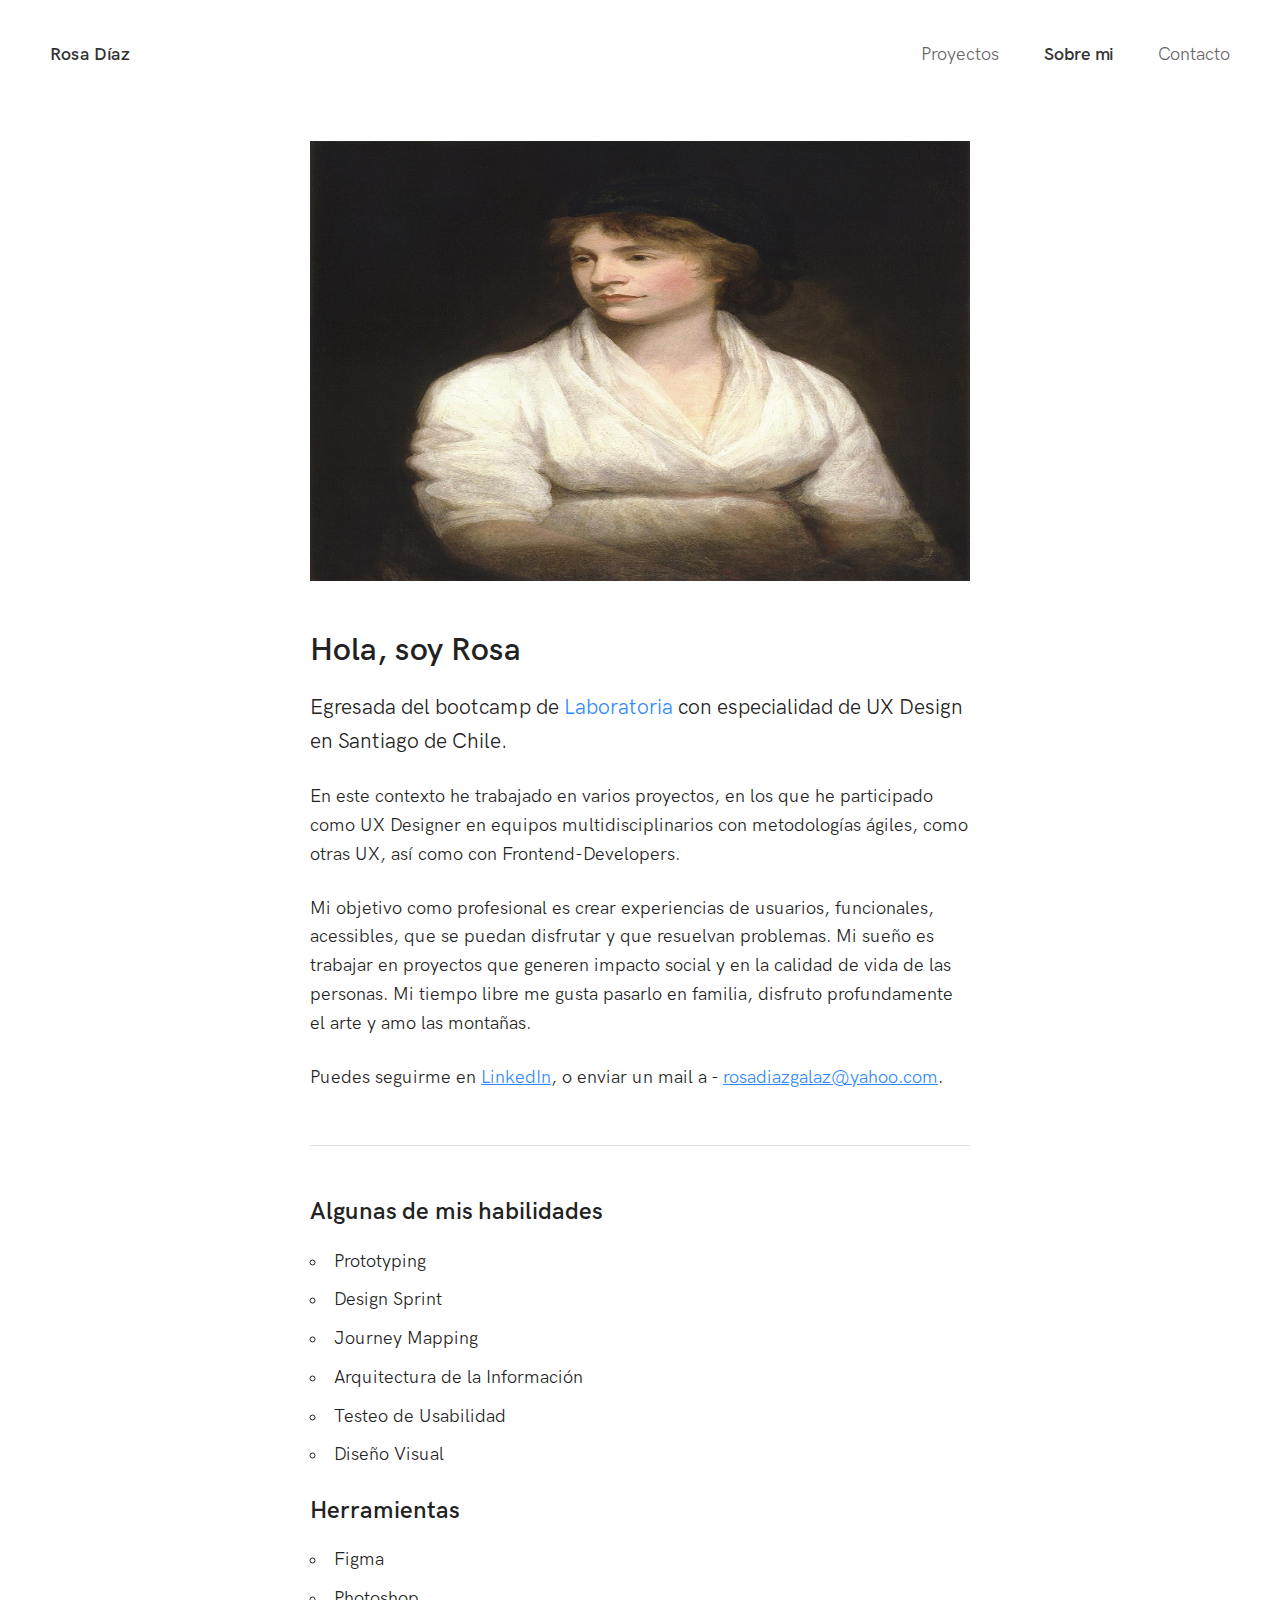
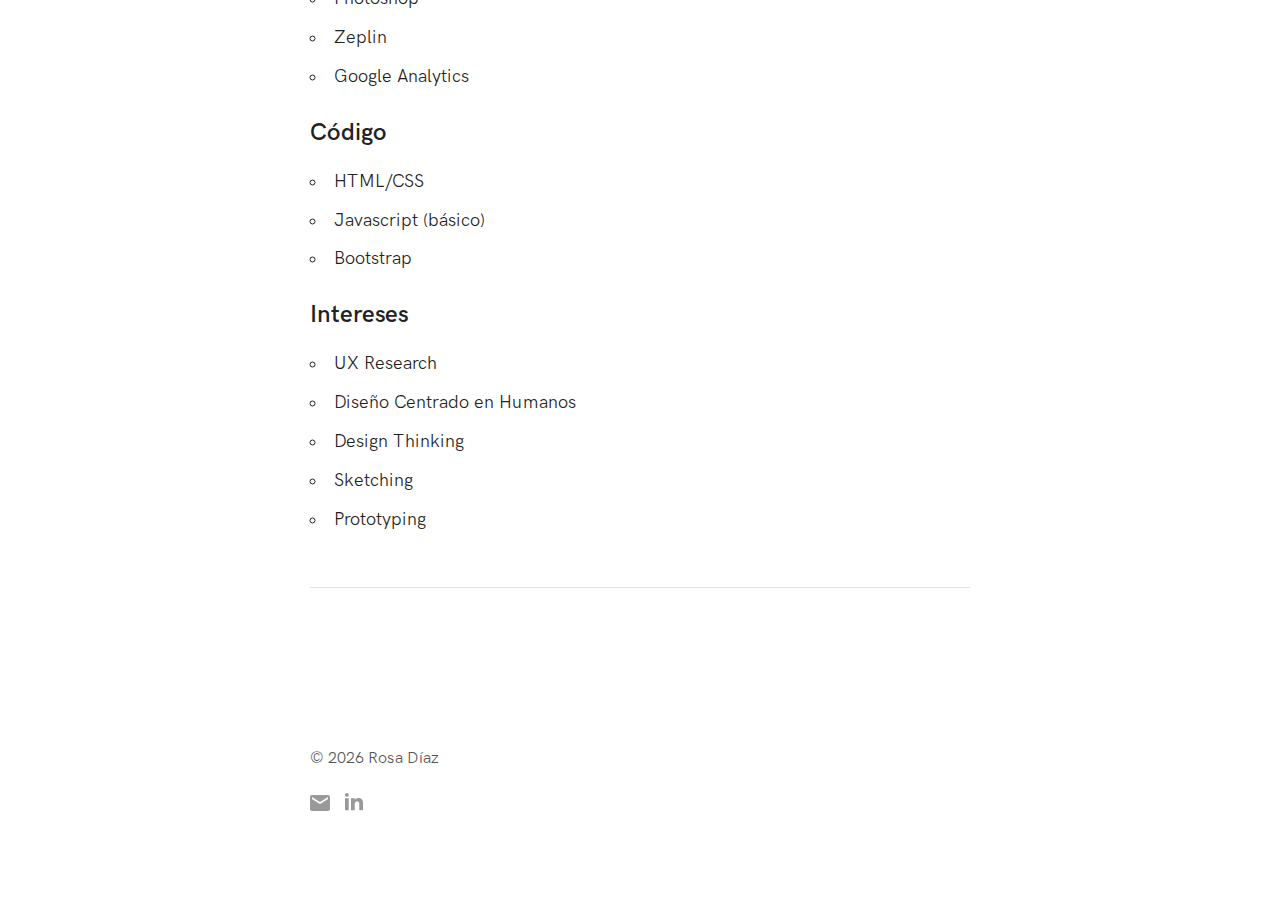
==== about.html @ 9b115c52 "proyecto portafolio" ====
<!doctype html>
<html class="no-js" lang="en">
<head>
    <meta charset="utf-8">
    <meta http-equiv="x-ua-compatible" content="ie=edge">
    <title>Sobre mi &ndash; Rosa Díaz</title>
    <meta name="description" content="Freelance UX Designer de Santiago, Chile.">
    <meta name="keywords" content="ux research,ui design, ux design, ui ux, mobile app design, digital product designer, santiago de chile">
    <meta name="viewport" content="width=device-width, initial-scale=1">

    <link rel="apple-touch-icon" sizes="180x180" href="/apple-touch-icon.png">
    <link rel="icon" type="image/png" sizes="32x32" href="/favicon-32x32.png">
    <link rel="icon" type="image/png" sizes="16x16" href="/favicon-16x16.png">
    <link rel="manifest" href="/manifest.json">
    <meta name="theme-color" content="#2f89fc">

    <link rel="stylesheet" href="css/normalize.css">
    <link rel="stylesheet" href="css/font.css">
    <link rel="stylesheet" href="css/skeleton.css">
    <link rel="stylesheet" href="css/main.css">

   
</head>
<body class="about">

    <nav class="navbar clearfix">
        <h1 class="logo"><a href="index.html">Rosa Díaz</a></h1>
        <ul class="nav">
            <li><a href="index.html">Proyectos</a></li>
            <li><a href="about.html">Sobre mi</a></li>
            <li><a href="/contact">Contacto</a></li>
        </ul>
        <a class="nav-toggle" href="javascript:void(0)"><span class="nav-icon"></span></a>
    </nav>

    <div class="wrapper transition-fade" id="swup">

        <main class="about-content">

            <div class="container">
                <div class="row">
                    <div class="twelve columns">
                        <div class="ratio-box image" style="padding-bottom: 66.66%">
                            <img class="lazyload" data-src="images/retratoPortafolio.jpg" src="images/blurred/about-2.jpg">
                        </div>
                        <h2>Hola, soy Rosa</h2>
                        <p class="lead">Egresada del bootcamp de <a>Laboratoria</a> con especialidad de UX Design en Santiago de Chile.</p>

                        <p>En este contexto he trabajado en varios proyectos, en los que he participado como UX Designer en equipos multidisciplinarios con metodologías ágiles, como otras UX, así como con Frontend-Developers.</p>

                        <p>Mi objetivo como profesional es crear experiencias de usuarios, funcionales, acessibles, que se puedan disfrutar y que resuelvan problemas. Mi sueño es trabajar en proyectos que generen impacto social y en la calidad de vida de las personas. Mi tiempo libre me gusta pasarlo en familia, disfruto profundamente el arte y amo las montañas. </p>

                        <p>Puedes seguirme en <!-- <a href="https://twitter.com/aleksitappura" target="_blank">Twitter</a>, <a href="https://dribbble.com/aleksitappura" target="_blank">Dribbble</a>--> <a href="https://www.linkedin.com/in/Rosa-Díaz" target="_blank">LinkedIn</a>, o enviar un mail a - <a href="mailto:rosadiazgalaz@yahoo.com">rosadiazgalaz@yahoo.com</a>.</p>
                        <hr>
                        <h3>Algunas de mis habilidades</h3>
                
                        <div class="twelve columns">
                            <ul>
                                <li>Prototyping</li>
                                <li>Design Sprint</li>
                                <li>Journey Mapping</li>
                                <li>Arquitectura de la Información</li>
                                <li>Testeo de Usabilidad</li>
                                <li>Diseño Visual</li>
                            </ul>
                        </div>
                        <h3>Herramientas</h3>
                        <ul>
                            <li>Figma</li>
                            <li>Photoshop</li>
                            <li>Zeplin</li>
                            <li>Google Analytics</li>
                        </ul>
                        <h3>Código</h3>
                        <ul>
                            <li>HTML/CSS</li>
                            <li>Javascript (básico)</li>
                            <li>Bootstrap</li>
                        </ul>
                        <h3>Intereses</h3>
                        <ul>
                            <li>UX Research</li>
                            <li>Diseño Centrado en Humanos</li>
                            <li>Design Thinking</li>
                            <li>Sketching</li>
                            <li>Prototyping</li>
                        </ul>
                        <hr>
                       
                    </div>
                </div>
            </div>

        </main>

        <footer class="footer">
            <div class="container">
                <div class="row">
                    <div class="twelve columns">
                        <p>&copy; <script> document.write(new Date().getFullYear()); </script> Rosa Díaz</p>
                        <ul class="social-icons">
                            <li><a href="mailto:rosadiazgalaz@yahoo.com"><img src="images/email.svg" alt="Email"></a></li> 
                            <!--
                            <li><a href="https://twitter.com/aleksitappura" target="_blank"><img src="images/twitter.svg" alt="Twitter"></a></li>
                            <li><a href="https://dribbble.com/aleksitappura" target="_blank"><img src="images/dribbble.svg" alt="Dribbble"></a></li>
                            -->
                            <li><a href="https://www.linkedin.com/in/rosa-díaz" target="_blank"><img src="images/linkedin.svg" alt="LinkedIn"></a></li>
                        </ul>
                    </div>
                </div>
            </div>
        </footer>

    </div>

    <script src="https://ajax.googleapis.com/ajax/libs/jquery/3.2.1/jquery.min.js"></script>
    <script src="js/plugins.min.js"></script>
    <script src="js/main.js"></script>
</body>
</html>
---- css/font.css ----
@font-face {
    font-family: 'HK Grotesk';
    src: url('../fonts/HKGrotesk-Regular.woff2') format('woff2'),
    url('../fonts/HKGrotesk-Regular.woff') format('woff');
    font-weight: normal;
    font-style: normal;
}

@font-face {
    font-family: 'HK Grotesk';
    src: url('../fonts/HKGrotesk-SemiBold.woff2') format('woff2'),
    url('../fonts/HKGrotesk-SemiBold.woff') format('woff');
    font-weight: 600;
    font-style: normal;
}

@font-face {
    font-family: 'HK Grotesk';
    src: url('../fonts/HKGrotesk-Italic.woff2') format('woff2'),
    url('../fonts/HKGrotesk-Italic.woff') format('woff');
    font-weight: normal;
    font-style: italic;
}
---- css/skeleton.css ----
/*
* Skeleton V2.0.4
* Copyright 2014, Dave Gamache
* www.getskeleton.com
* Free to use under the MIT license.
* http://www.opensource.org/licenses/mit-license.php
* 12/29/2014
*/


/* Table of contents
––––––––––––––––––––––––––––––––––––––––––––––––––
- Grid
- Base Styles
- Typography
- Links
- Buttons
- Forms
- Lists
- Code
- Tables
- Spacing
- Utilities
- Clearing
- Media Queries
*/


/* Grid
–––––––––––––––––––––––––––––––––––––––––––––––––– */
.container {
  position: relative;
  width: 100%;
  max-width: 700px;
  margin: 0 auto;
  padding: 0 20px;
  box-sizing: border-box; }
.column,
.columns {
  width: 100%;
  float: left;
  box-sizing: border-box; }

/* For devices larger than 400px */
@media (min-width: 400px) {
  /* .container {
    width: 85%;
    padding: 0; } */
}

/* For devices larger than 550px */
@media (min-width: 550px) {
  /* .container {
    width: 80%; } */
  .column,
  .columns {
    margin-left: 4%; }
  .column:first-child,
  .columns:first-child {
    margin-left: 0; }

  .one.column,
  .one.columns                    { width: 4.66666666667%; }
  .two.columns                    { width: 13.3333333333%; }
  .three.columns                  { width: 22%;            }
  .four.columns                   { width: 30.6666666667%; }
  .five.columns                   { width: 39.3333333333%; }
  .six.columns                    { width: 48%;            }
  .seven.columns                  { width: 56.6666666667%; }
  .eight.columns                  { width: 65.3333333333%; }
  .nine.columns                   { width: 74.0%;          }
  .ten.columns                    { width: 82.6666666667%; }
  .eleven.columns                 { width: 91.3333333333%; }
  .twelve.columns                 { width: 100%; margin-left: 0; }

  .one-third.column               { width: 30.6666666667%; }
  .two-thirds.column              { width: 65.3333333333%; }

  .one-half.column                { width: 48%; }

  /* Offsets */
  .offset-by-one.column,
  .offset-by-one.columns          { margin-left: 8.66666666667%; }
  .offset-by-two.column,
  .offset-by-two.columns          { margin-left: 17.3333333333%; }
  .offset-by-three.column,
  .offset-by-three.columns        { margin-left: 26%;            }
  .offset-by-four.column,
  .offset-by-four.columns         { margin-left: 34.6666666667%; }
  .offset-by-five.column,
  .offset-by-five.columns         { margin-left: 43.3333333333%; }
  .offset-by-six.column,
  .offset-by-six.columns          { margin-left: 52%;            }
  .offset-by-seven.column,
  .offset-by-seven.columns        { margin-left: 60.6666666667%; }
  .offset-by-eight.column,
  .offset-by-eight.columns        { margin-left: 69.3333333333%; }
  .offset-by-nine.column,
  .offset-by-nine.columns         { margin-left: 78.0%;          }
  .offset-by-ten.column,
  .offset-by-ten.columns          { margin-left: 86.6666666667%; }
  .offset-by-eleven.column,
  .offset-by-eleven.columns       { margin-left: 95.3333333333%; }

  .offset-by-one-third.column,
  .offset-by-one-third.columns    { margin-left: 34.6666666667%; }
  .offset-by-two-thirds.column,
  .offset-by-two-thirds.columns   { margin-left: 69.3333333333%; }

  .offset-by-one-half.column,
  .offset-by-one-half.columns     { margin-left: 52%; }

}


/* Base Styles
–––––––––––––––––––––––––––––––––––––––––––––––––– */
/* NOTE
html is set to 62.5% so that all the REM measurements throughout Skeleton
are based on 10px sizing. So basically 1.5rem = 15px :) */
html {
  font-size: 62.5%; }
body {
  font-size: 1.6em; /* currently ems cause chrome bug misinterpreting rems on body element */
  line-height: 1.6;
  font-weight: 400;
  font-family: "HK Grotesk", "HelveticaNeue", "Helvetica Neue", Helvetica, Arial, sans-serif;
  color: #222; }


/* Typography
–––––––––––––––––––––––––––––––––––––––––––––––––– */
h1, h2, h3, h4, h5, h6 {
  margin-top: 0;
  margin-bottom: 2rem;
  font-weight: 600; }
h1 { font-size: 3.2rem; line-height: 1.2; }
h2 { font-size: 2.7rem; line-height: 1.25; }
h3 { font-size: 2.1rem; line-height: 1.3; }
h4 { font-size: 1.9rem; line-height: 1.35; }
h5 { font-size: 1.7rem; line-height: 1.5; }
h6 { font-size: 1.5rem; line-height: 1.6; }

/* Larger than phablet */
@media (min-width: 550px) {
  h1 { font-size: 4.0rem; }
  h2 { font-size: 3.2rem; }
  h3 { font-size: 2.4rem; }
  h4 { font-size: 2.1rem; }
  h5 { font-size: 1.9rem; }
  h6 { font-size: 1.5rem; }
  body { font-size: 1.8em; }
}

p {
  margin-top: 0; }


/* Links
–––––––––––––––––––––––––––––––––––––––––––––––––– */
a {
  color: #2f89fc; }
a:hover {
  color: #205FAF; }


/* Buttons
–––––––––––––––––––––––––––––––––––––––––––––––––– */
.button,
button,
input[type="submit"],
input[type="reset"],
input[type="button"] {
  display: inline-block;
  height: 38px;
  padding: 0 30px;
  color: #555;
  text-align: center;
  font-size: 16px;
  font-weight: 600;
  line-height: 38px;
  text-decoration: none;
  white-space: nowrap;
  background-color: transparent;
  border-radius: 4px;
  border: 1px solid #bbb;
  cursor: pointer;
  box-sizing: border-box; }
.button:hover,
button:hover,
input[type="submit"]:hover,
input[type="reset"]:hover,
input[type="button"]:hover,
.button:focus,
button:focus,
input[type="submit"]:focus,
input[type="reset"]:focus,
input[type="button"]:focus {
  color: #333;
  border-color: #888;
  outline: 0; }
.button.button-primary,
button.button-primary,
input[type="submit"].button-primary,
input[type="reset"].button-primary,
input[type="button"].button-primary {
  color: #FFF;
  background-color: #2f89fc;
  border-color: #2f89fc; }
.button.button-primary:hover,
button.button-primary:hover,
input[type="submit"].button-primary:hover,
input[type="reset"].button-primary:hover,
input[type="button"].button-primary:hover,
.button.button-primary:focus,
button.button-primary:focus,
input[type="submit"].button-primary:focus,
input[type="reset"].button-primary:focus,
input[type="button"].button-primary:focus {
  color: #FFF;
  background-color: #205FAF;
  border-color: #205FAF; }


/* Forms
–––––––––––––––––––––––––––––––––––––––––––––––––– */
input[type="email"],
input[type="number"],
input[type="search"],
input[type="text"],
input[type="tel"],
input[type="url"],
input[type="password"],
textarea,
select {
  font-size: 1.6rem;
  height: 38px;
  padding: 6px 10px; /* The 6px vertically centers text on FF, ignored by Webkit */
  background-color: #fff;
  border: 1px solid #D1D1D1;
  border-radius: 4px;
  box-shadow: none;
  box-sizing: border-box; }
/* Removes awkward default styles on some inputs for iOS */
input[type="email"],
input[type="number"],
input[type="search"],
input[type="text"],
input[type="tel"],
input[type="url"],
input[type="password"],
textarea {
  -webkit-appearance: none;
     -moz-appearance: none;
          appearance: none; }
textarea {
  min-height: 120px;
  padding-top: 6px;
  padding-bottom: 6px; }
input[type="email"]:focus,
input[type="number"]:focus,
input[type="search"]:focus,
input[type="text"]:focus,
input[type="tel"]:focus,
input[type="url"]:focus,
input[type="password"]:focus,
textarea:focus,
select:focus {
  border: 1px solid #2f89fc;
  outline: 0; }
label,
legend {
  display: block;
  margin-bottom: .5rem;
  font-size: 1.6rem;
  font-weight: 600; }
fieldset {
  padding: 0;
  border-width: 0; }
input[type="checkbox"],
input[type="radio"] {
  display: inline; }
label > .label-body {
  display: inline-block;
  margin-left: .5rem;
  font-weight: normal; }


/* Lists
–––––––––––––––––––––––––––––––––––––––––––––––––– */
ul {
  list-style: circle inside; }
ol {
  list-style: decimal inside; }
ol, ul {
  padding-left: 0;
  margin-top: 0; }
ul ul,
ul ol,
ol ol,
ol ul {
  margin: 1.5rem 0 1.5rem 3rem;
  font-size: 90%; }
li {
  margin-bottom: 1rem; }


/* Code
–––––––––––––––––––––––––––––––––––––––––––––––––– */
code {
  padding: .2rem .5rem;
  margin: 0 .2rem;
  font-size: 90%;
  white-space: nowrap;
  background: #F1F1F1;
  border: 1px solid #E1E1E1;
  border-radius: 4px; }
pre > code {
  display: block;
  padding: 1rem 1.5rem;
  white-space: pre; }


/* Tables
–––––––––––––––––––––––––––––––––––––––––––––––––– */
th,
td {
  padding: 12px 15px;
  text-align: left;
  border-bottom: 1px solid #E1E1E1; }
th:first-child,
td:first-child {
  padding-left: 0; }
th:last-child,
td:last-child {
  padding-right: 0; }


/* Spacing
–––––––––––––––––––––––––––––––––––––––––––––––––– */
button,
.button {
  margin-bottom: 1rem; }
input,
textarea,
select,
fieldset {
  margin-bottom: 1.5rem; }
pre,
blockquote,
dl,
figure,
table,
p,
ul,
ol,
form {
  margin-bottom: 2.5rem; }


/* Utilities
–––––––––––––––––––––––––––––––––––––––––––––––––– */
.u-full-width {
  width: 100%;
  box-sizing: border-box; }
.u-max-full-width {
  max-width: 100%;
  box-sizing: border-box; }
.u-pull-right {
  float: right; }
.u-pull-left {
  float: left; }


/* Misc
–––––––––––––––––––––––––––––––––––––––––––––––––– */
hr {
  margin-top: 5.3rem;
  margin-bottom: 5rem;
  border-width: 0;
  border-top: 1px solid #E1E1E1; }


/* Clearing
–––––––––––––––––––––––––––––––––––––––––––––––––– */

/* Self Clearing Goodness */
.container:after,
.row:after,
.u-cf {
  content: "";
  display: table;
  clear: both; }


/* Media Queries
–––––––––––––––––––––––––––––––––––––––––––––––––– */
/*
Note: The best way to structure the use of media queries is to create the queries
near the relevant code. For example, if you wanted to change the styles for buttons
on small devices, paste the mobile query code up in the buttons section and style it
there.
*/


/* Larger than mobile */
@media (min-width: 400px) {}

/* Larger than phablet (also point when grid becomes active) */
@media (min-width: 550px) {}

/* Larger than tablet */
@media (min-width: 750px) {}

/* Larger than desktop */
@media (min-width: 1000px) {}

/* Larger than Desktop HD */
@media (min-width: 1200px) {}
---- css/main.css ----
*, *:before, *:after {
	box-sizing: border-box;
}

.blocker {
  position: fixed;
  top: 0; right: 0; bottom: 0; left: 0;
  width: 100%; height: 100%;
  overflow: auto;
  z-index: 5;
  padding: 20px;
  background-color: rgba(255,255,255,0.8);
  text-align: center;
}

.blocker:before {
  content: "";
  display: inline-block;
  height: 100%;
  vertical-align: middle;
  margin-right: -0.05em;
}

.blocker.behind {
  background-color: transparent;
}

.modal {
  display: none;
  vertical-align: middle;
  position: relative;
  z-index: 6;
  max-width: 960px;
  width: 100%;
  background: #000;
  text-align: left;
  box-shadow: 0 0 20px rgba(0,0,0,0.1);
}

.modal a.close-modal {
  position: absolute;
  top: -12.5px;
  right: -12.5px;
  display: block;
  width: 30px;
  height: 30px;
  text-indent: -9999px;
  background-size: contain;
  background-repeat: no-repeat;
  background-position: center center;
  background-image: url('[data-uri]');
  box-shadow: 0 2px 4px rgba(0,0,0,0.1);
  border-radius: 15px;
}

.modal-spinner {
  display: none;
  position: fixed;
  top: 50%;
  left: 50%;
  transform: translateY(-50%) translateX(-50%);
  padding: 12px 16px;
  border-radius: 5px;
  background-color: #111;
  height: 20px;
}

.modal-spinner > div {
  border-radius: 100px;
  background-color: #fff;
  height: 20px;
  width: 2px;
  margin: 0 1px;
  display: inline-block;

  -webkit-animation: sk-stretchdelay 1.2s infinite ease-in-out;
  animation: sk-stretchdelay 1.2s infinite ease-in-out;
}

.modal-spinner .rect2 {
  -webkit-animation-delay: -1.1s;
  animation-delay: -1.1s;
}

.modal-spinner .rect3 {
  -webkit-animation-delay: -1.0s;
  animation-delay: -1.0s;
}

.modal-spinner .rect4 {
  -webkit-animation-delay: -0.9s;
  animation-delay: -0.9s;
}

@-webkit-keyframes sk-stretchdelay {
  0%, 40%, 100% { -webkit-transform: scaleY(0.5) }
  20% { -webkit-transform: scaleY(1.0) }
}

@keyframes sk-stretchdelay {
  0%, 40%, 100% {
    transform: scaleY(0.5);
    -webkit-transform: scaleY(0.5);
  }  20% {
    transform: scaleY(1.0);
    -webkit-transform: scaleY(1.0);
  }
}

body {
	-webkit-font-smoothing: antialiased;
}

.home .nav li:first-child a {
	color: #333;
	font-weight: 600;
}

.about .nav li:nth-child(2) a {
	color: #333;
	font-weight: 600;
}

.contact .nav li:last-child a {
	color: #333;
	font-weight: 600;
}

.work-header {
	padding: 105px 0 42px;
}

.container-l {
	max-width: 1000px;
}

.no-margin {
	margin: 0 !important;
}

b, strong {
	font-weight: 600;
}

img {
	max-width: 100%;
	height: auto;
	display: block;
}

p.lead {
	font-size: 2.1rem;
}

.video-wrapper {
	position: relative;
	padding-bottom: 56.25%; /* 16:9 */
	padding-top: 25px;
	height: 0;
}

.video-wrapper iframe {
	position: absolute;
	top: 0;
	left: 0;
	width: 100%;
	height: 100%;
}

.work-content sub {
	vertical-align: super;
	bottom: initial;
}

.work-header h3 {
	color: #555;
	font-weight: 400;
	line-height: 1.5;
}

.work-content .image {
	margin: 30px 0 50px;
}

.whim .work-content .image.various-2 {
	margin-bottom: 70px;
}

.about-content .image {
	margin: 0 0 50px;
}

.work-content .inline-image {
	margin: 55px 0 25px;
}

.work-content .photo-caption {
	font-size: 1.6rem;
	color: #555;
}

.footer {
	padding: 31px 0 4px;
	background-color: #17223b;
}

.about .footer, .contact .footer {
    padding: 0 0 65px;
    background-color: #FFF;
}

.footer p {
	/* color: #555; */
	color: #999;
	font-size: 1.6rem;
	margin-bottom: 20px;
}

.about .footer p, .contact .footer p {
    color: #555;
}

.footer p a {
	text-decoration: none;
	/* color: #555; */
	color: #999;
}

.about .footer p a, .contact .footer p a {
    color: #555;
}

.footer .social-icons li {
	display: inline;
}

.footer .social-icons li a {
	display: inline-block;
}

.footer .social-icons li:not(:last-child) a {
	margin-right: 10px;
}

.navbar {
	padding: 41px 50px 0;
}

.navbar .logo {
	float: left;
	font-size: 1.8rem;
	margin: 0;
	line-height: 1.6;
}

.navbar .logo a {
	color: #333;
	text-decoration: none;
	font-weight: 600;
}

.navbar .nav {
	float: right;
	margin: 0;
}

.navbar .nav li {
	display: inline;
}

.navbar .nav li a {
	display: inline-block;
	text-decoration: none;
	color: #666;
}

.navbar .nav li a.active {
	color: #333;
	font-weight: 600;
}

.navbar .nav li:not(:last-child) a {
	margin-right: 40px;
}

.work-cta {
	margin: 120px 0 0;
	padding: 150px 0 150px;
	text-align: center;
	background-color: #17223b;
	color: #FFF;
	border-bottom: 1px solid rgba(255,255,255,0.1);
}

.work-cta .button-primary {
	box-shadow: 0 2px 16px 0 rgba(47,137,252,0.40);
	border-radius: 24px;
	height: 48px;
	line-height: 48px;
}

.work-cta p {
	color: #CCC;
}

.work-cta h3 {
	margin-bottom: 1.5rem;
}

.hero {
	padding: 150px 0 130px;
}

.hero h2 {
	max-width: 660px;
	font-size: 3.2rem;
	font-weight: 400;
	line-height: 1.5;
}

.hero h2 .highlight {
	color: #2f89fc;
}

.work {

}

.work .work-case {
	margin-bottom: 91px;
}

.work .work-case:last-child {
	margin-bottom: 151px;
}

.work .work-case h2 {
	font-size: 2.4rem;
}

.work .work-case p {
	margin: 0;
}

.work .work-case .view-more {
	margin-top: 1rem;
	font-weight: 600;
}

.work .case-texts {
	padding: 50px 0 0;
}

.services {
	padding: 147px 0 6px;
	border-top: 1px solid #E1E1E1;
}

.services h2 {
	margin-bottom: 29px;
}

.custom-services {
	margin-top: 16px;
}

.work-panel {
	width: calc(50% - 10px);
	background-color: #FFF;
	text-decoration: none;
	display: block;
	float: left;
	margin-bottom: 20px;
	position: relative;
	overflow: hidden;
}

.work-panel:after {
	content: '';
	position: absolute;
	top: 0;
	right: 0;
	left: 0;
	bottom: 0;
	background: #2f89fc;
	opacity: 0;
	transition: opacity 0.15s ease-in-out;
}

.work-panel:hover:after {
	opacity: 0.95;
}

.work-panel:hover p {
	opacity: 1;
}

.work-panel:hover h3 {
	color: #FFF;
}

.work-panel:nth-child(1), .work-panel:nth-child(3) {
	margin-right: 20px;
}

.work-panel h3 {
	font-size: 2.4rem;
	color: #333;
	font-weight: 600;
	margin-bottom: 5px;
	position: absolute;
	top: 35px;
	left: 40px;
	z-index: 2;
	transition: all 0.2s ease-in-out;
}

.work-panel p {
	max-width: 260px;
	color: #FFF;
	opacity: 0;
	position: absolute;
	left: 40px;
	top: 74px;
	z-index: 2;
	transition: all 0.2s ease-in-out;
}

.work-panel-viaesca {
	background-image: url('../images/viaesca_thumb.jpg');
	background-size: 100%;
}

.work-panel-happysignals {
	background-image: url('../images/happysignals_thumb.jpg');
	background-size: 100%;
}

.work-panel-whim {
	background-image: url('../images/whim_thumb.jpg');
	background-size: 100%;
}

.work-panel .view-more {
	opacity: 0;
	z-index: 2;
	position: absolute;
	left: 40px;
	bottom: 33px;
	color: #FFF;
	font-weight: 600;
	transition: all 0.2s ease-in-out;
}

.work-panel .view-more:after {
	content: ' \203A';
	vertical-align: -1px;
}

.work-panel:hover .view-more {
	opacity: 1;
}

.work-info p {
	max-width: 290px;
}

.about-content {
	padding: 100px 0 108px;
}

.view-prototype svg {
	display: inline-block;
	vertical-align: -4px;
	margin-right: 10px;
}

.view-prototype:hover svg path {
	fill: #0096A9;
}

.nav-toggle {
	height: 70px;
	width: 60px;
	padding: 35px 20px 21px 20px;
	position: absolute;
	top: 0;
	right: 0;
	display: none;
}

.nav-icon {
	height: 2px;
	width: 20px;
	display: block;
	background-color: #2f89fc;
	position: relative;
}

.nav-icon:before {
	content: '';
	height: 2px;
	width: 20px;
	background-color: #2f89fc;
	position: absolute;
	top: 6px;
	transition: 0.1s transform ease-in-out;
}

.nav-icon:after {
	content: '';
	height: 2px;
	width: 20px;
	background-color: #2f89fc;
	position: absolute;
	top: -6px;
	transition: 0.1s transform ease-in-out;
}

.nav-toggle.open .nav-icon:before {
	transform: translate3d(0,-6px,0);
}

.nav-toggle.open .nav-icon:after {
	transform: translate3d(0,6px,0);
}

.hsl-themes .row p {
	margin-bottom: 4rem;
}

.hsl-themes img {
	display: inline-block;
	vertical-align: -3px;
}

.transition-fade {
	transition: 0.4s opacity;
	opacity: 1;
}

html.is-animating .transition-fade {
	opacity: 0;
}

.ratio-box {
	background-color: #EEE;
	position: relative;
	height: 0;
	display: block;
	width: 100%;
	/* padding-bottom is calculated and rendered in to HTML */
}

.ratio-box img {
	position: absolute;
	top: 0;
	left: 0;
	width: 100%;
	height: 100%;
	display: block;
}

.required-label {
	color: #666;
}

.contact input {
	margin-bottom: 2rem;
}

@media (max-width: 1015px) {
	.navbar {
		padding-right: 20px;
		padding-left: 20px;
	}
}

@media (max-width: 900px) {
	.work-panel p, .work-panel .view-more, .work-panel:after {
		display: none;
	}

	.work-panel h3 {
		font-size: 2rem;
		top: 28px;
		left: 30px;
	}
}

@media (max-width: 550px) {

	.hsl-themes img {
		margin-bottom: 2rem;
	}

	body:before {
		position: fixed;
	}

	.hero {
		padding-top: 157px;
		padding-bottom: 70px;
	}

	.work {
		padding-bottom: 70px;
	}

	.work .work-case {
		margin-bottom: 72px;
	}

	.work .work-case:last-child {
		margin-bottom: 2px;
	}

	.work .case-texts {
		padding: 40px 0 0;
	}

	.services {
		padding: 69px 0 6px;
		border-top: 1px solid #E1E1E1;
	}

	.services h2 {
		margin-bottom: 2rem;
	}

	.custom-services {
	    margin-top: 0;
	}

	.work-header {
		padding-top: 161px;
		padding-bottom: 44px;
	}

	.footer {
		text-align: center;
		padding: 32px 0 7px;
	}

	.about .footer, .contact .footer {
		text-align: left;
		padding-bottom: 35px;
	}

	.nav-toggle {
		display: block;
	}

	.container.container-l {
		width: 100%;
		padding-left: 0;
		padding-right: 0;
	}

	.work-cta {
		padding: 90px 0;
		margin: 40px 0 0;
	}

	.work-info p {
		margin-bottom: 2.5rem;
	}

	.about-content {
		padding-top: 123px;
		padding-bottom: 59px;
	}

	.work-panel {
		width: 100%;
	}

	.work-panel:nth-child(1), .work-panel:nth-child(3) {
		margin-right: 0;
	}

	.work-panel h3 {
		font-size: 1.8rem;
	}

	.work-panel:hover h3 {
		color: #333;
	}

	.hero h2 {
		font-size: 2.7rem;
	}

	.navbar {
		position: fixed;
		top: 0;
		left: 0;
		width: 100%;
		padding: 0;
		z-index: 3;
		transition: 0.2s box-shadow ease-in-out;
	}

	.navbar.open {
		box-shadow: 0 5px 20px 0 rgba(0,0,0,0.1);
	}

	.navbar .logo {
		height: 73px;
		width: 100%;
		padding: 0 20px;
		float: none;
		background-color: rgba(255,255,255,1);
		border-bottom: 1px solid rgba(0,0,0,0.12);
		line-height: 73px;
	}

	.navbar .nav {
		width: 100%;
		float: none;
		display: none;
	}

	.navbar .nav li {
		display: block;
		margin: 0;
	}

	.navbar .nav li a {
		display: block;
		background-color: rgba(255,255,255,1);
		line-height: 60px;
		padding: 0 20px;
	}

	.navbar .nav li:not(:last-child) a {
		margin: 0;
		border-bottom: 1px solid #E1E1E1;
	}

	.home .hero, .home .work .case-texts, .home .services {
		padding-right: 20px;
		padding-left: 20px;
	}

	.footer p {
		font-size: 1.4rem;
	}

	.work-content .image.user-flow {
		padding-right: 20px;
		padding-left: 20px;
	}

	.whim .work-info .five.columns:first-child ul, .hsl .work-info .five.columns:first-child ul, .services .six.columns:first-child ul {
		margin-bottom: 0;
	}

	p.lead {
		font-size: 1.8rem;
	}

	.footer .social-icons {
		float: none;
	}
}
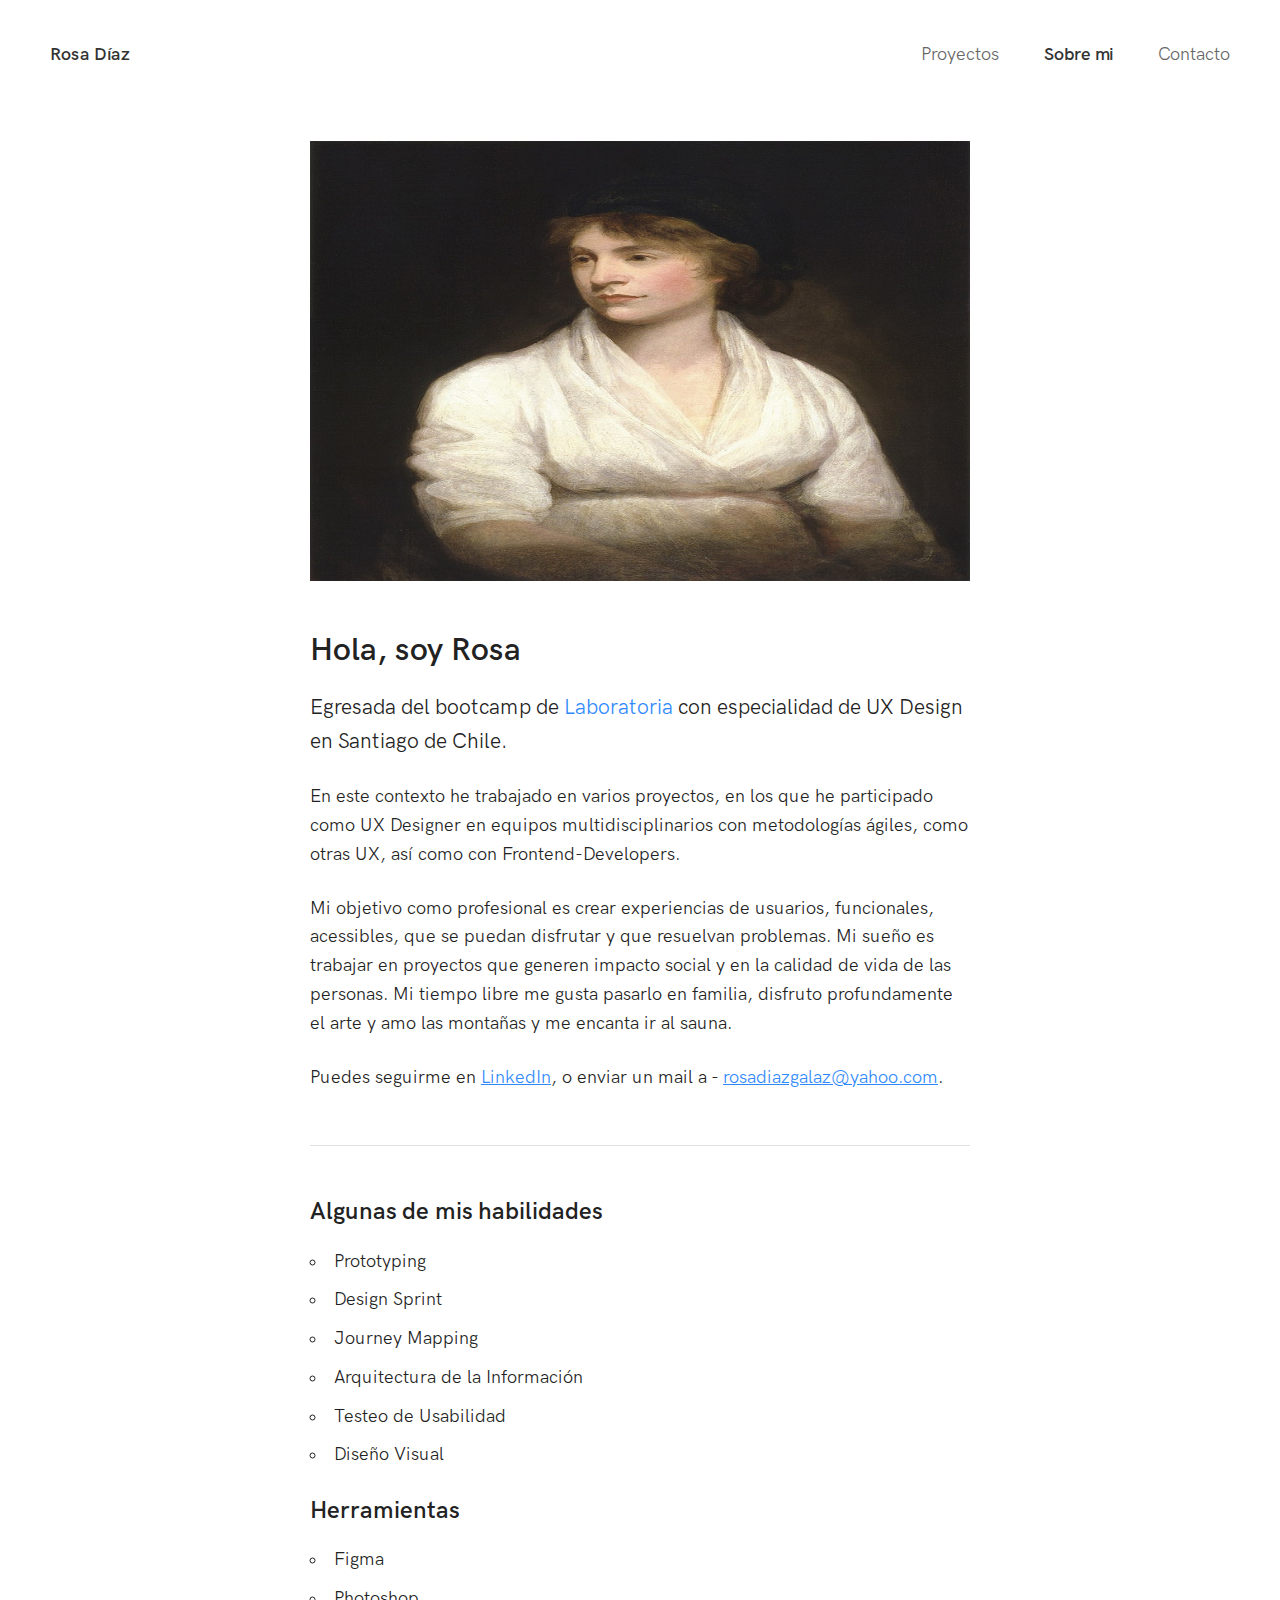
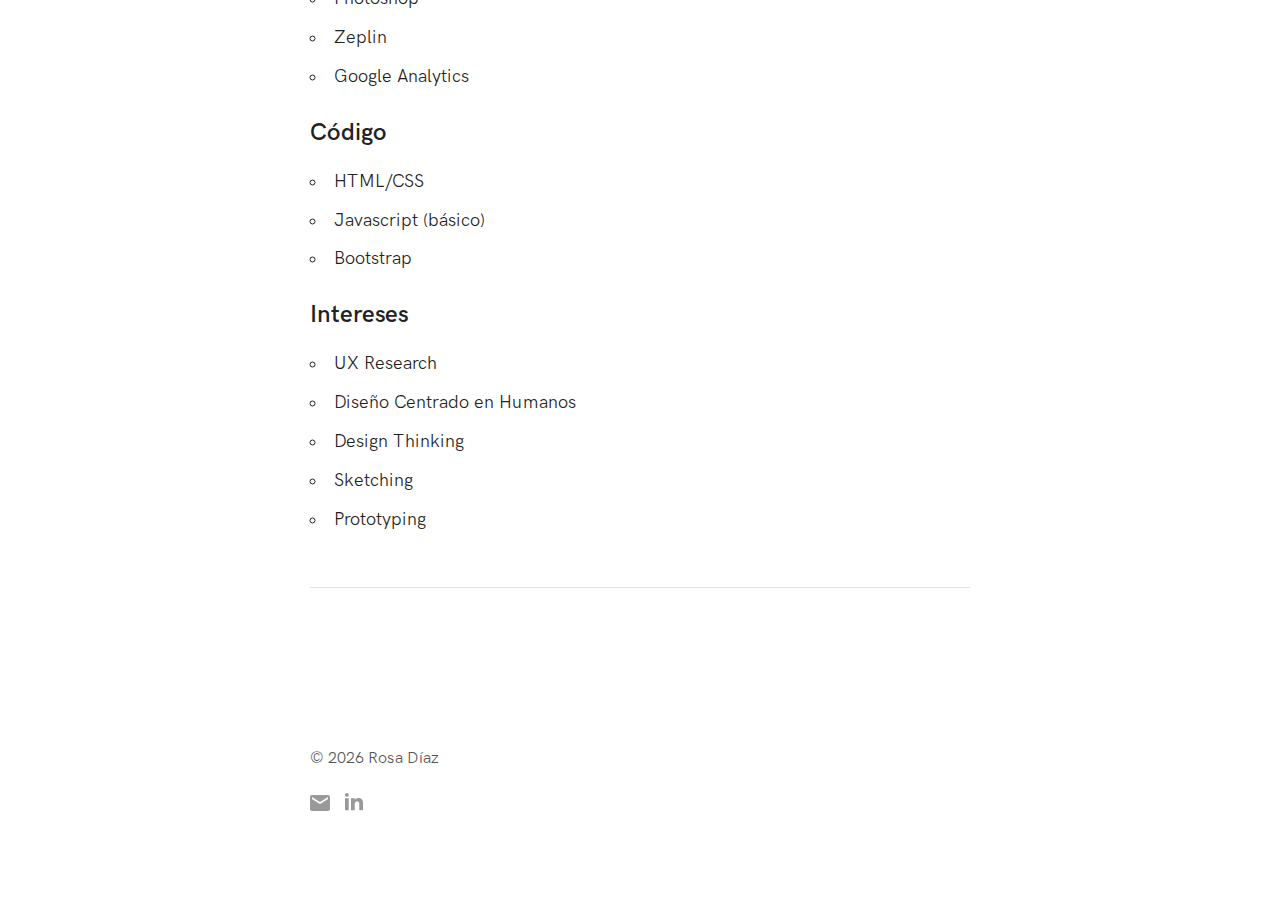
==== commit 342d87c3: "detalles finales" ====
--- a/about.html
+++ b/about.html
@@ -8,10 +8,7 @@
     <meta name="keywords" content="ux research,ui design, ux design, ui ux, mobile app design, digital product designer, santiago de chile">
     <meta name="viewport" content="width=device-width, initial-scale=1">
 
-    <link rel="apple-touch-icon" sizes="180x180" href="/apple-touch-icon.png">
-    <link rel="icon" type="image/png" sizes="32x32" href="/favicon-32x32.png">
-    <link rel="icon" type="image/png" sizes="16x16" href="/favicon-16x16.png">
-    <link rel="manifest" href="/manifest.json">
+    
     <meta name="theme-color" content="#2f89fc">
 
     <link rel="stylesheet" href="css/normalize.css">
@@ -30,7 +27,7 @@
             <li><a href="about.html">Sobre mi</a></li>
             <li><a href="/contact">Contacto</a></li>
         </ul>
-        <a class="nav-toggle" href="javascript:void(0)"><span class="nav-icon"></span></a>
+       
     </nav>
 
     <div class="wrapper transition-fade" id="swup">
@@ -48,7 +45,7 @@
 
                         <p>En este contexto he trabajado en varios proyectos, en los que he participado como UX Designer en equipos multidisciplinarios con metodologías ágiles, como otras UX, así como con Frontend-Developers.</p>
 
-                        <p>Mi objetivo como profesional es crear experiencias de usuarios, funcionales, acessibles, que se puedan disfrutar y que resuelvan problemas. Mi sueño es trabajar en proyectos que generen impacto social y en la calidad de vida de las personas. Mi tiempo libre me gusta pasarlo en familia, disfruto profundamente el arte y amo las montañas. </p>
+                        <p>Mi objetivo como profesional es crear experiencias de usuarios, funcionales, acessibles, que se puedan disfrutar y que resuelvan problemas. Mi sueño es trabajar en proyectos que generen impacto social y en la calidad de vida de las personas. Mi tiempo libre me gusta pasarlo en familia, disfruto profundamente el arte y amo las montañas y me encanta ir al sauna. </p>
 
                         <p>Puedes seguirme en <!-- <a href="https://twitter.com/aleksitappura" target="_blank">Twitter</a>, <a href="https://dribbble.com/aleksitappura" target="_blank">Dribbble</a>--> <a href="https://www.linkedin.com/in/Rosa-Díaz" target="_blank">LinkedIn</a>, o enviar un mail a - <a href="mailto:rosadiazgalaz@yahoo.com">rosadiazgalaz@yahoo.com</a>.</p>
                         <hr>
@@ -104,7 +101,7 @@
                             <li><a href="https://twitter.com/aleksitappura" target="_blank"><img src="images/twitter.svg" alt="Twitter"></a></li>
                             <li><a href="https://dribbble.com/aleksitappura" target="_blank"><img src="images/dribbble.svg" alt="Dribbble"></a></li>
                             -->
-                            <li><a href="https://www.linkedin.com/in/rosa-díaz" target="_blank"><img src="images/linkedin.svg" alt="LinkedIn"></a></li>
+                            <li><a href="https://www.linkedin.com/in/rosa-díaz-galaz" target="_blank"><img src="images/linkedin.svg" alt="LinkedIn"></a></li>
                         </ul>
                     </div>
                 </div>
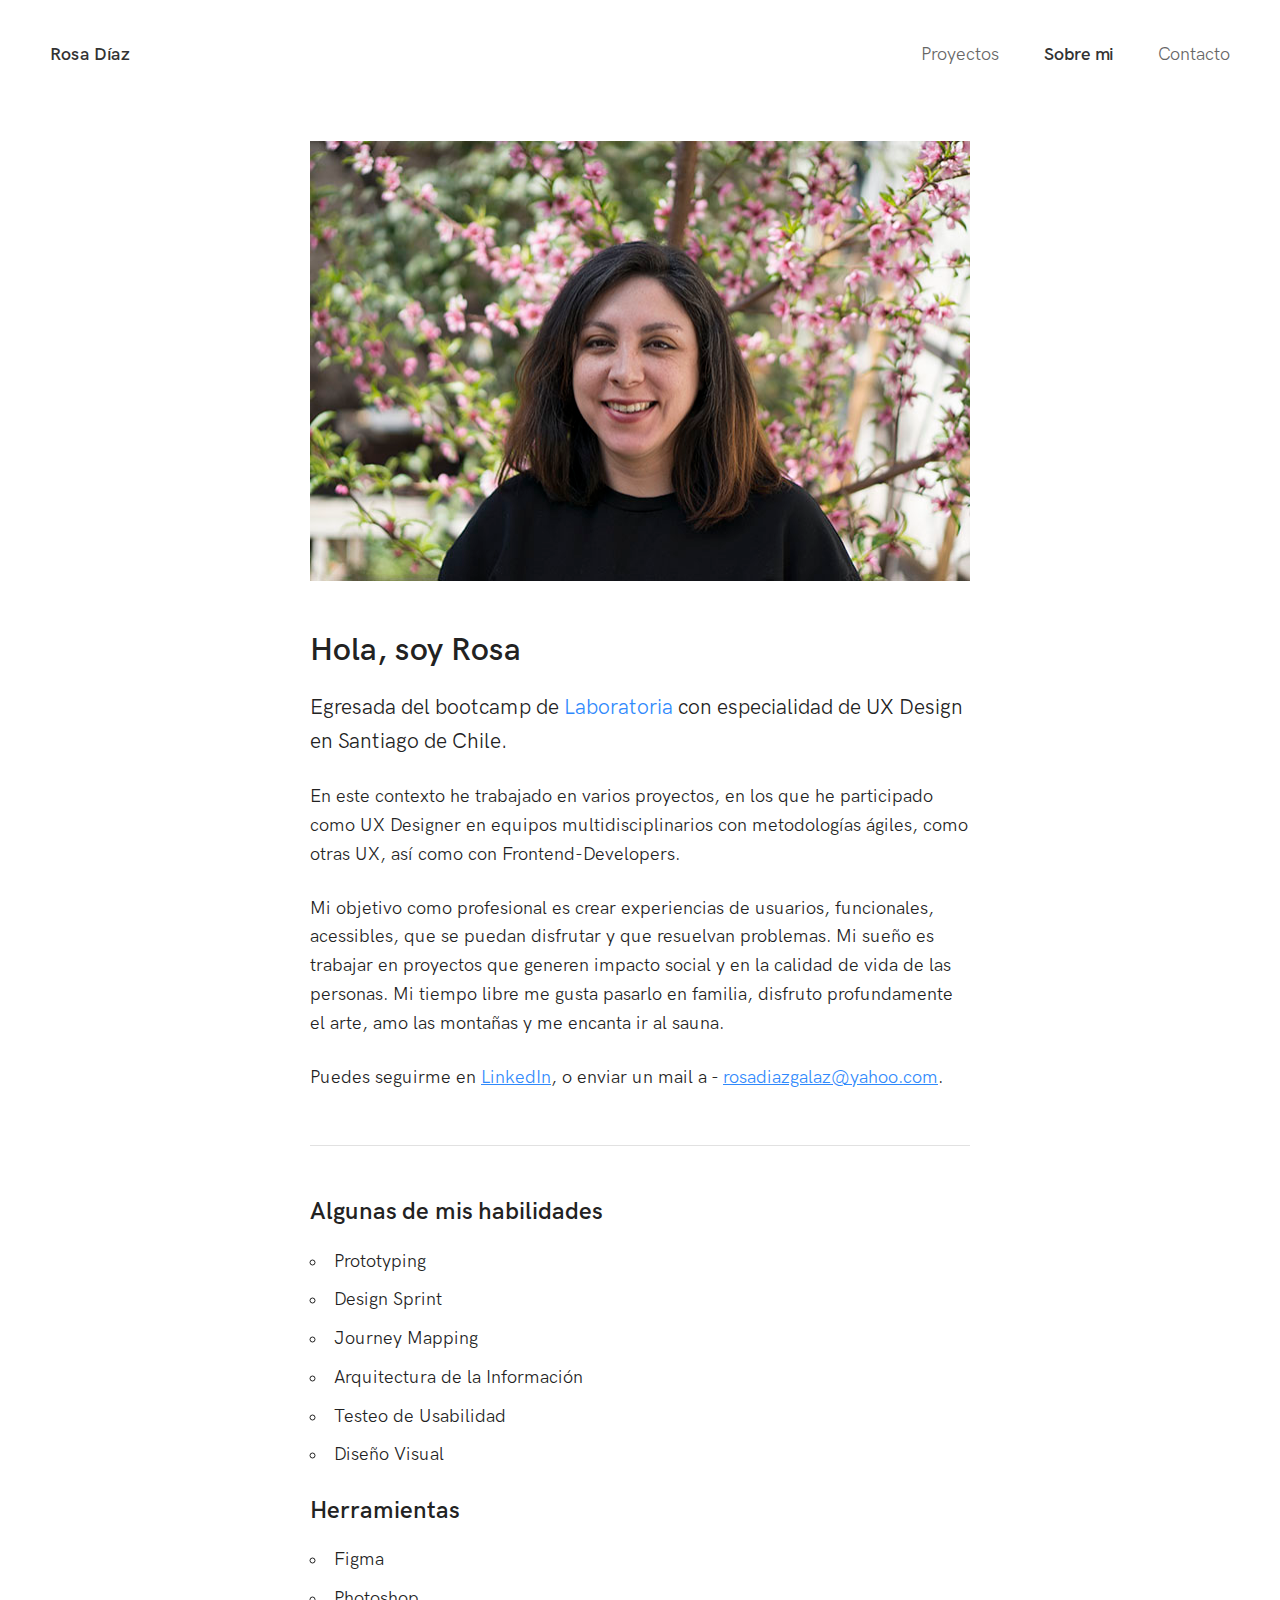
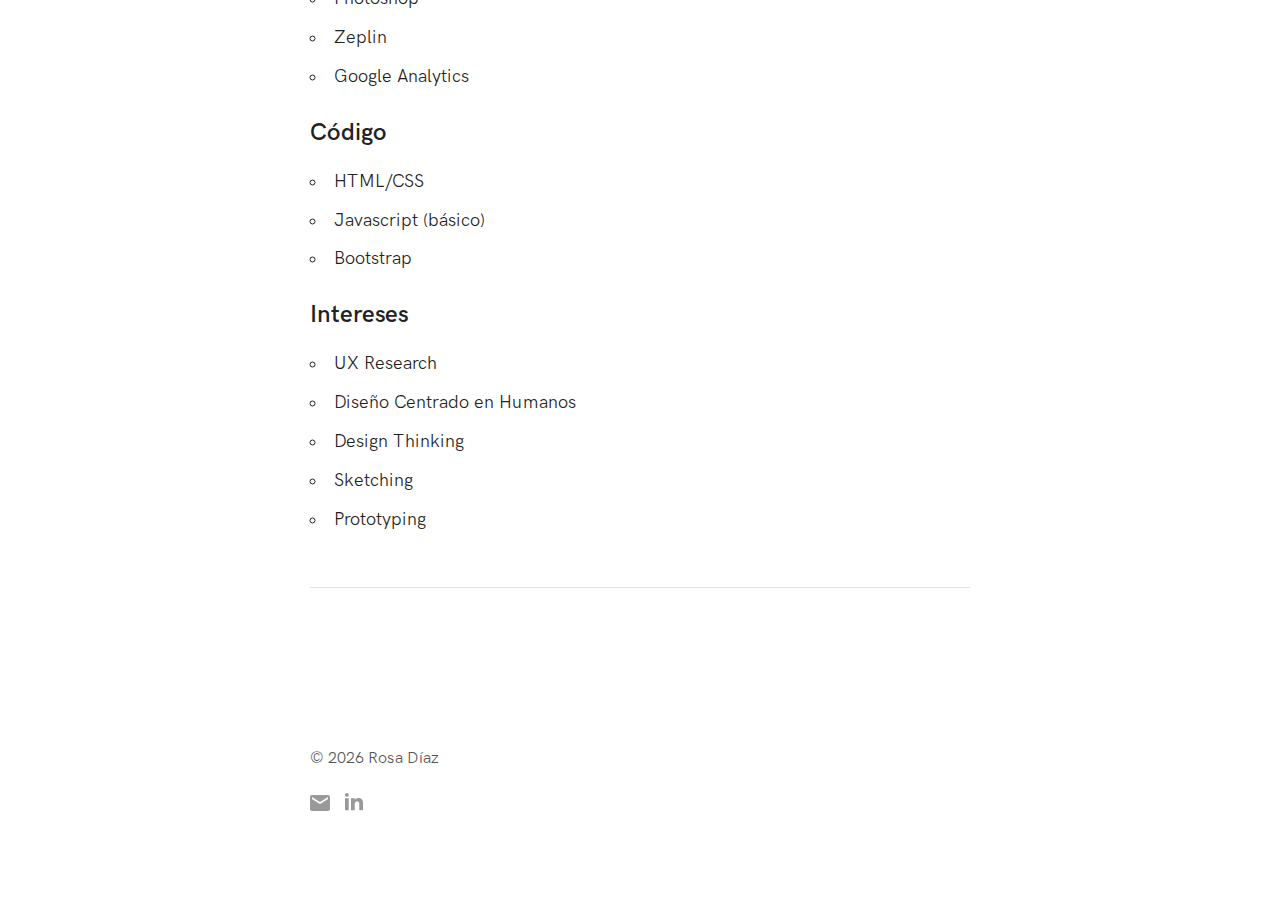
==== commit ac81f01d: "cambio retrato" ====
--- a/about.html
+++ b/about.html
@@ -38,14 +38,14 @@
                 <div class="row">
                     <div class="twelve columns">
                         <div class="ratio-box image" style="padding-bottom: 66.66%">
-                            <img class="lazyload" data-src="images/retratoPortafolio.jpg" src="images/blurred/about-2.jpg">
+                            <img class="lazyload" data-src="images/retrato-portafolio.jpg" >
                         </div>
                         <h2>Hola, soy Rosa</h2>
                         <p class="lead">Egresada del bootcamp de <a>Laboratoria</a> con especialidad de UX Design en Santiago de Chile.</p>
 
                         <p>En este contexto he trabajado en varios proyectos, en los que he participado como UX Designer en equipos multidisciplinarios con metodologías ágiles, como otras UX, así como con Frontend-Developers.</p>
 
-                        <p>Mi objetivo como profesional es crear experiencias de usuarios, funcionales, acessibles, que se puedan disfrutar y que resuelvan problemas. Mi sueño es trabajar en proyectos que generen impacto social y en la calidad de vida de las personas. Mi tiempo libre me gusta pasarlo en familia, disfruto profundamente el arte y amo las montañas y me encanta ir al sauna. </p>
+                        <p>Mi objetivo como profesional es crear experiencias de usuarios, funcionales, acessibles, que se puedan disfrutar y que resuelvan problemas. Mi sueño es trabajar en proyectos que generen impacto social y en la calidad de vida de las personas. Mi tiempo libre me gusta pasarlo en familia, disfruto profundamente el arte, amo las montañas y me encanta ir al sauna. </p>
 
                         <p>Puedes seguirme en <!-- <a href="https://twitter.com/aleksitappura" target="_blank">Twitter</a>, <a href="https://dribbble.com/aleksitappura" target="_blank">Dribbble</a>--> <a href="https://www.linkedin.com/in/Rosa-Díaz" target="_blank">LinkedIn</a>, o enviar un mail a - <a href="mailto:rosadiazgalaz@yahoo.com">rosadiazgalaz@yahoo.com</a>.</p>
                         <hr>
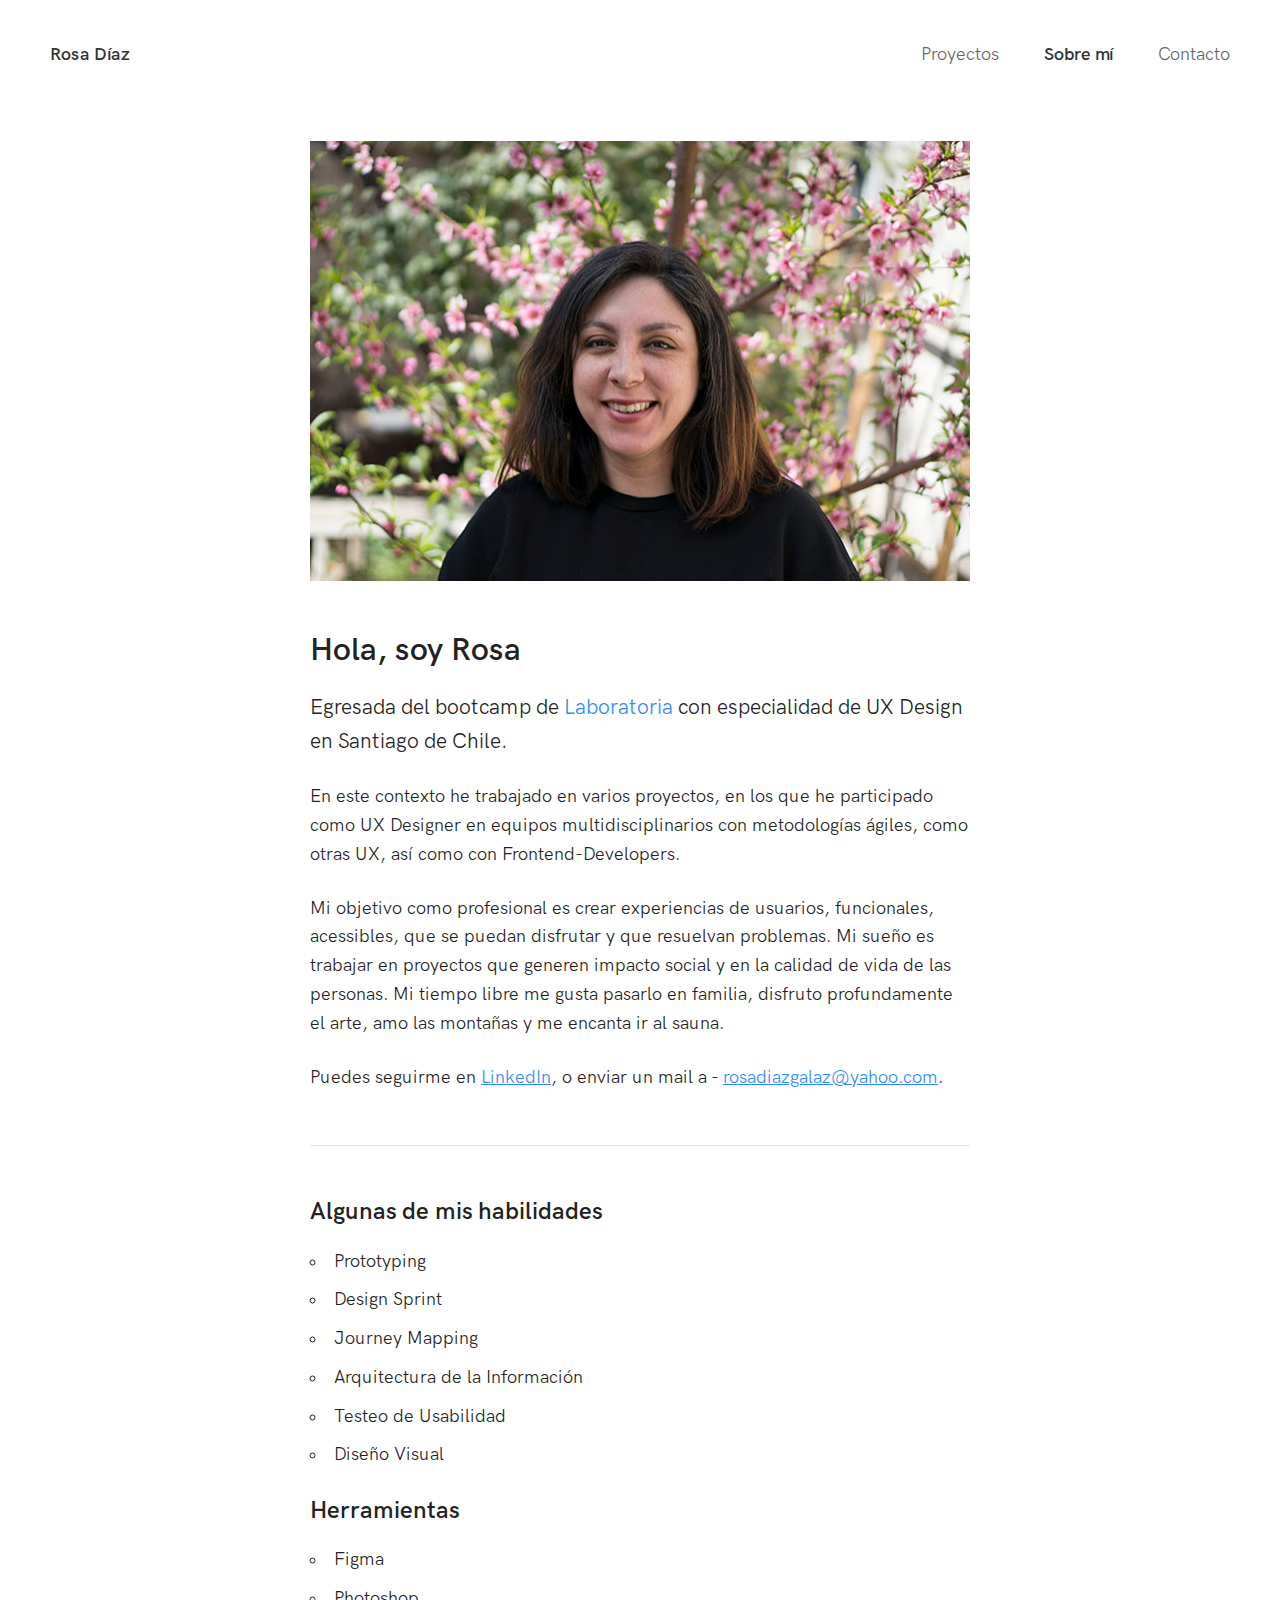
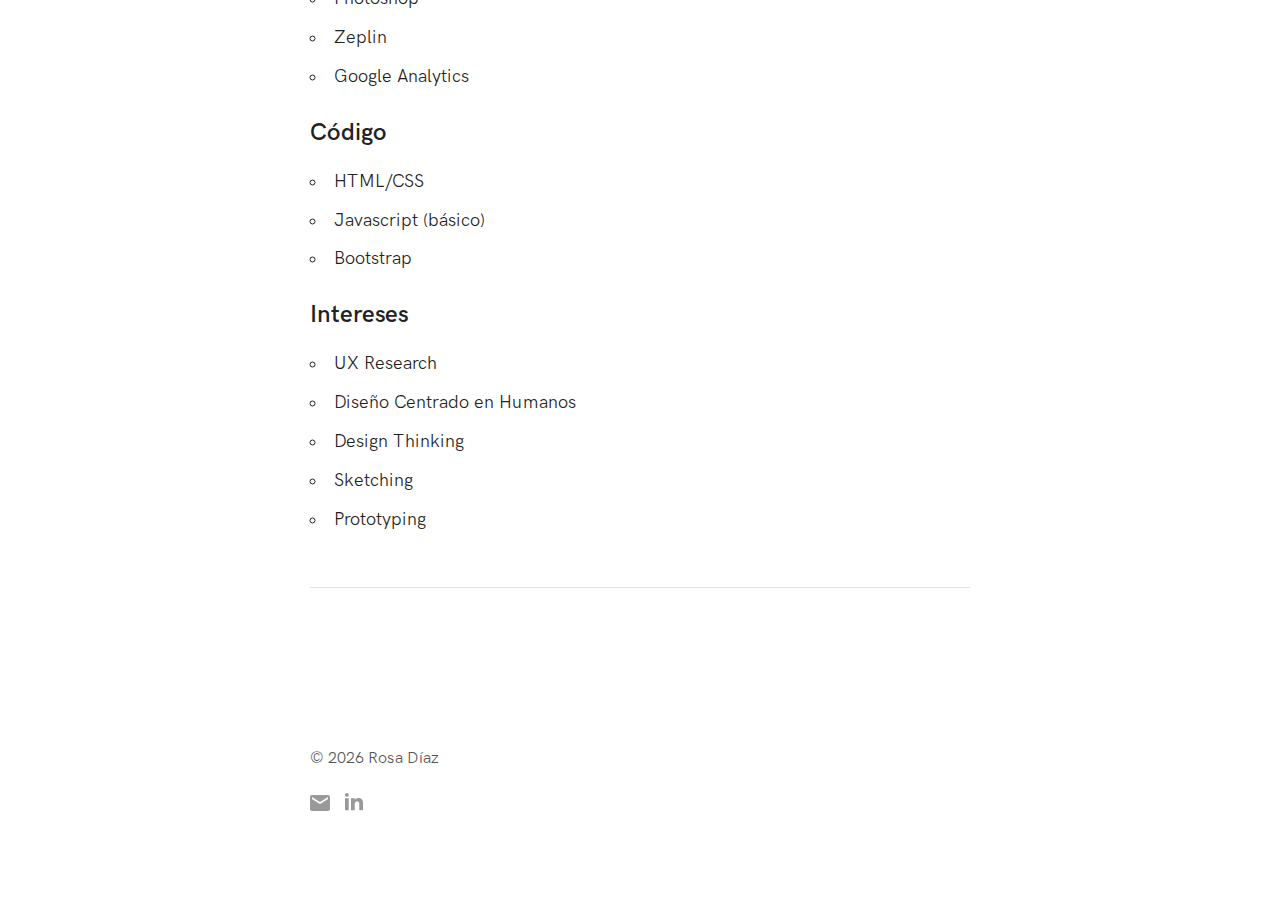
==== commit 50cba5d4: "agregando proceso de diseño" ====
--- a/about.html
+++ b/about.html
@@ -24,7 +24,7 @@
         <h1 class="logo"><a href="index.html">Rosa Díaz</a></h1>
         <ul class="nav">
             <li><a href="index.html">Proyectos</a></li>
-            <li><a href="about.html">Sobre mi</a></li>
+            <li><a href="about.html">Sobre mí</a></li>
             <li><a href="/contact">Contacto</a></li>
         </ul>
        
--- a/css/main.css
+++ b/css/main.css
@@ -1,7 +1,22 @@
 *, *:before, *:after {
 	box-sizing: border-box;
 }
-
+.pd-sct{
+    padding: 8% 0 !important;
+    margin: 0 25px;
+  }
+  .margenL{
+  	margin-left: 20px;
+  }
+.paragraff{
+	font-size: 15px;
+}
+.process-design{
+	background: #edf1f4;
+}
+.txt-sub{
+	padding: 5%;
+}
 .blocker {
   position: fixed;
   top: 0; right: 0; bottom: 0; left: 0;
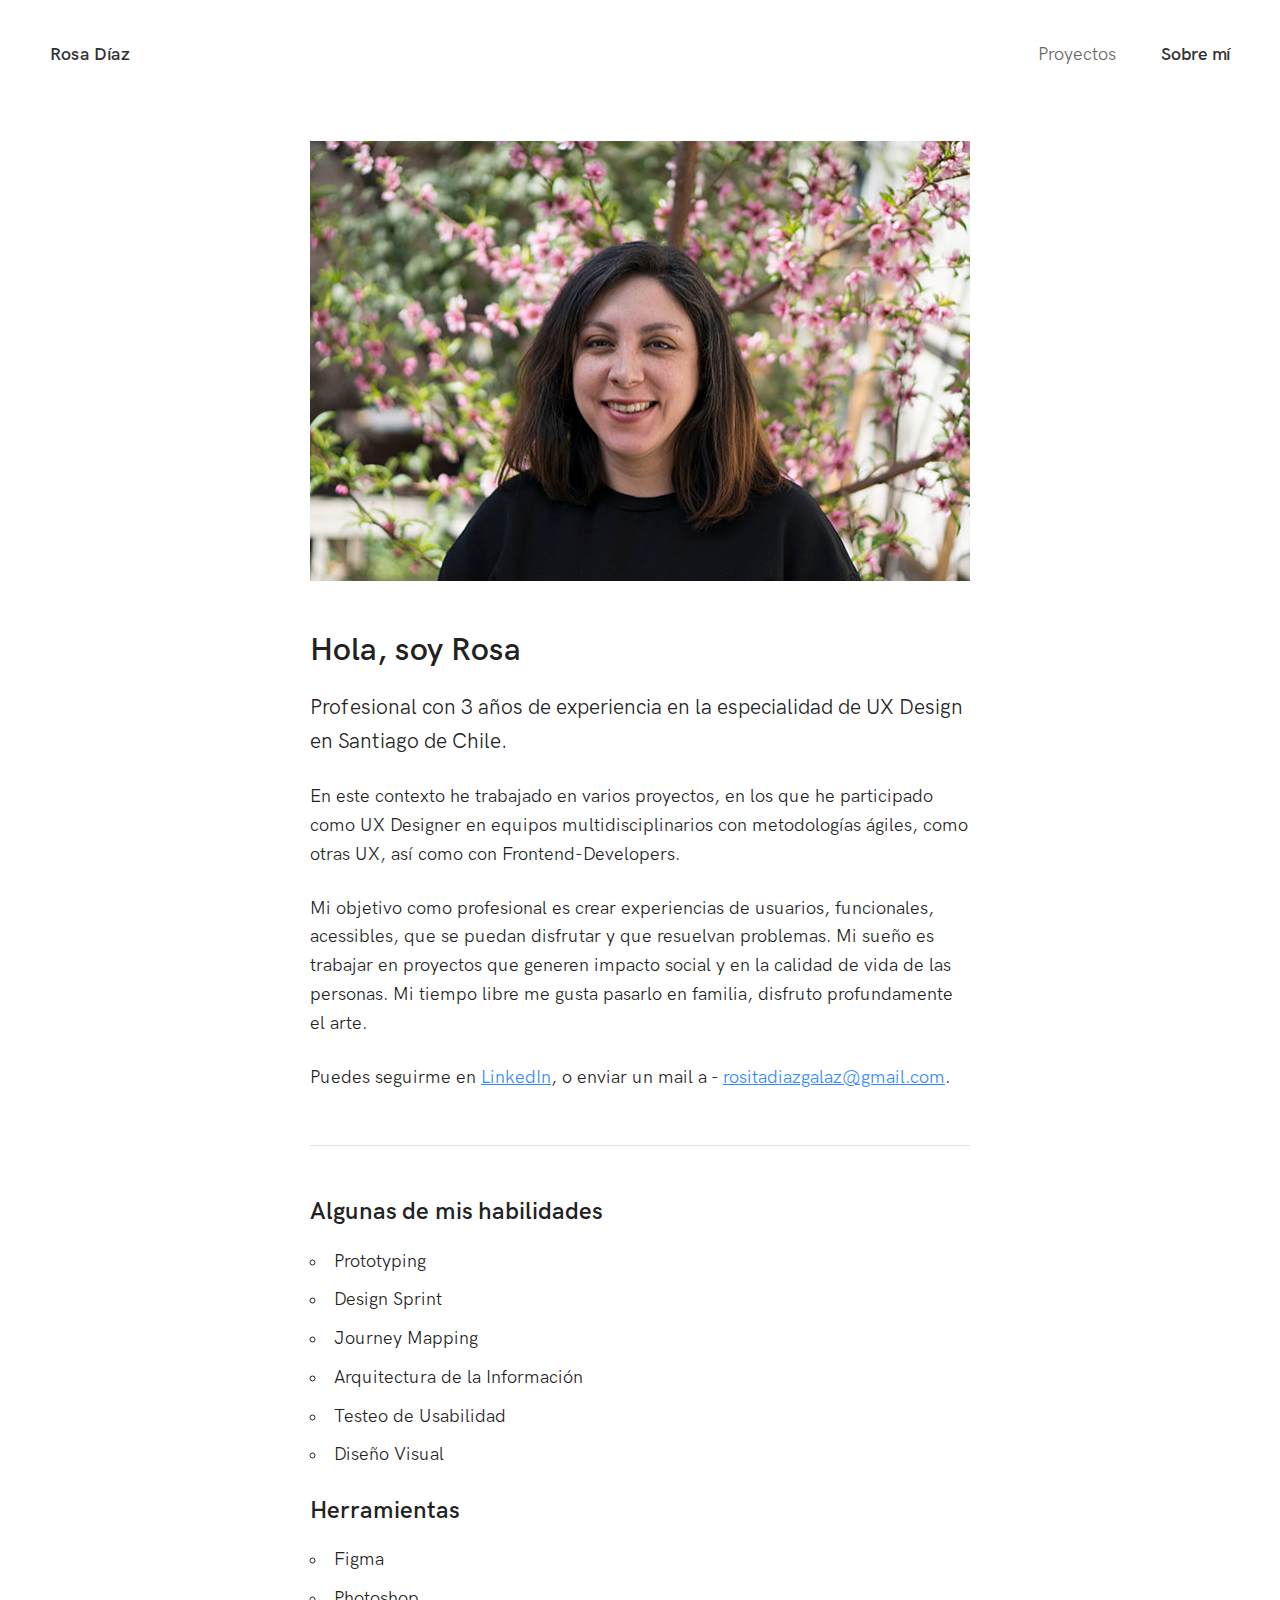
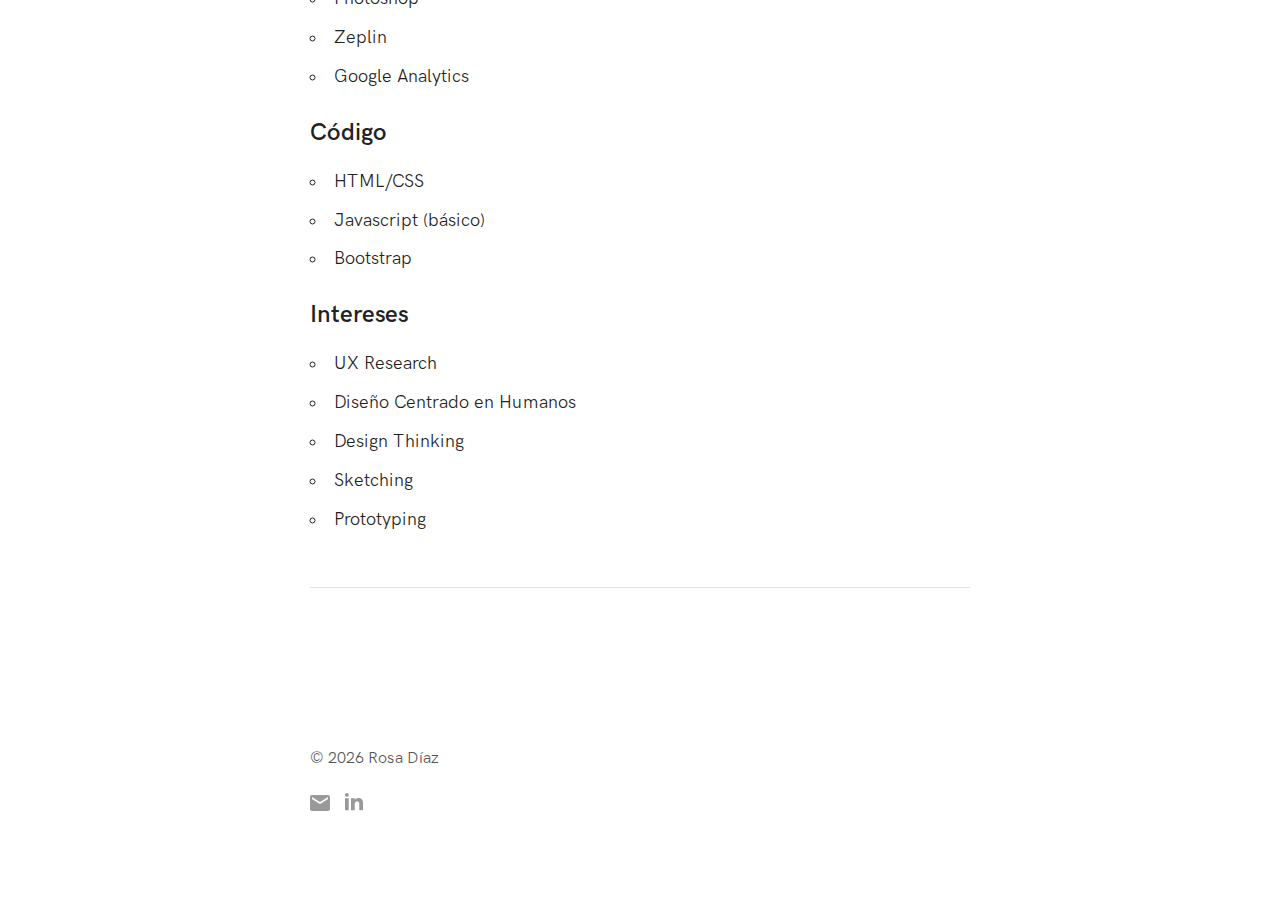
==== commit 48742c57: "actualizar portafolio" ====
--- a/about.html
+++ b/about.html
@@ -15,7 +15,15 @@
     <link rel="stylesheet" href="css/font.css">
     <link rel="stylesheet" href="css/skeleton.css">
     <link rel="stylesheet" href="css/main.css">
+<!-- Global site tag (gtag.js) - Google Analytics -->
+<script async src="https://www.googletagmanager.com/gtag/js?id=UA-171649345-1"></script>
+<script>
+  window.dataLayer = window.dataLayer || [];
+  function gtag(){dataLayer.push(arguments);}
+  gtag('js', new Date());
 
+  gtag('config', 'UA-171649345-1');
+</script>
    
 </head>
 <body class="about">
@@ -25,7 +33,7 @@
         <ul class="nav">
             <li><a href="index.html">Proyectos</a></li>
             <li><a href="about.html">Sobre mí</a></li>
-            <li><a href="/contact">Contacto</a></li>
+           <!-- <li><a href="/contact">Contacto</a></li> -->
         </ul>
        
     </nav>
@@ -41,13 +49,13 @@
                             <img class="lazyload" data-src="images/retrato-portafolio.jpg" >
                         </div>
                         <h2>Hola, soy Rosa</h2>
-                        <p class="lead">Egresada del bootcamp de <a>Laboratoria</a> con especialidad de UX Design en Santiago de Chile.</p>
+                        <p class="lead">Profesional con 3 años de experiencia en la especialidad de UX Design en Santiago de Chile.</p>
 
                         <p>En este contexto he trabajado en varios proyectos, en los que he participado como UX Designer en equipos multidisciplinarios con metodologías ágiles, como otras UX, así como con Frontend-Developers.</p>
 
-                        <p>Mi objetivo como profesional es crear experiencias de usuarios, funcionales, acessibles, que se puedan disfrutar y que resuelvan problemas. Mi sueño es trabajar en proyectos que generen impacto social y en la calidad de vida de las personas. Mi tiempo libre me gusta pasarlo en familia, disfruto profundamente el arte, amo las montañas y me encanta ir al sauna. </p>
+                        <p>Mi objetivo como profesional es crear experiencias de usuarios, funcionales, acessibles, que se puedan disfrutar y que resuelvan problemas. Mi sueño es trabajar en proyectos que generen impacto social y en la calidad de vida de las personas. Mi tiempo libre me gusta pasarlo en familia, disfruto profundamente el arte. </p>
 
-                        <p>Puedes seguirme en <!-- <a href="https://twitter.com/aleksitappura" target="_blank">Twitter</a>, <a href="https://dribbble.com/aleksitappura" target="_blank">Dribbble</a>--> <a href="https://www.linkedin.com/in/Rosa-Díaz" target="_blank">LinkedIn</a>, o enviar un mail a - <a href="mailto:rosadiazgalaz@yahoo.com">rosadiazgalaz@yahoo.com</a>.</p>
+                        <p>Puedes seguirme en <!-- <a href="https://twitter.com/aleksitappura" target="_blank">Twitter</a>, <a href="https://dribbble.com/aleksitappura" target="_blank">Dribbble</a>--> <a href="https://www.linkedin.com/in/Rosa-Díaz" target="_blank">LinkedIn</a>, o enviar un mail a - <a href="mailto:rositadiazgalaz@gmail.com">rositadiazgalaz@gmail.com</a>.</p>
                         <hr>
                         <h3>Algunas de mis habilidades</h3>
                 
--- a/css/main.css
+++ b/css/main.css
@@ -6,7 +6,7 @@
     margin: 0 25px;
   }
   .margenL{
-  	margin-left: 20px;
+  	margin-left: 50px;
   }
 .paragraff{
 	font-size: 15px;
